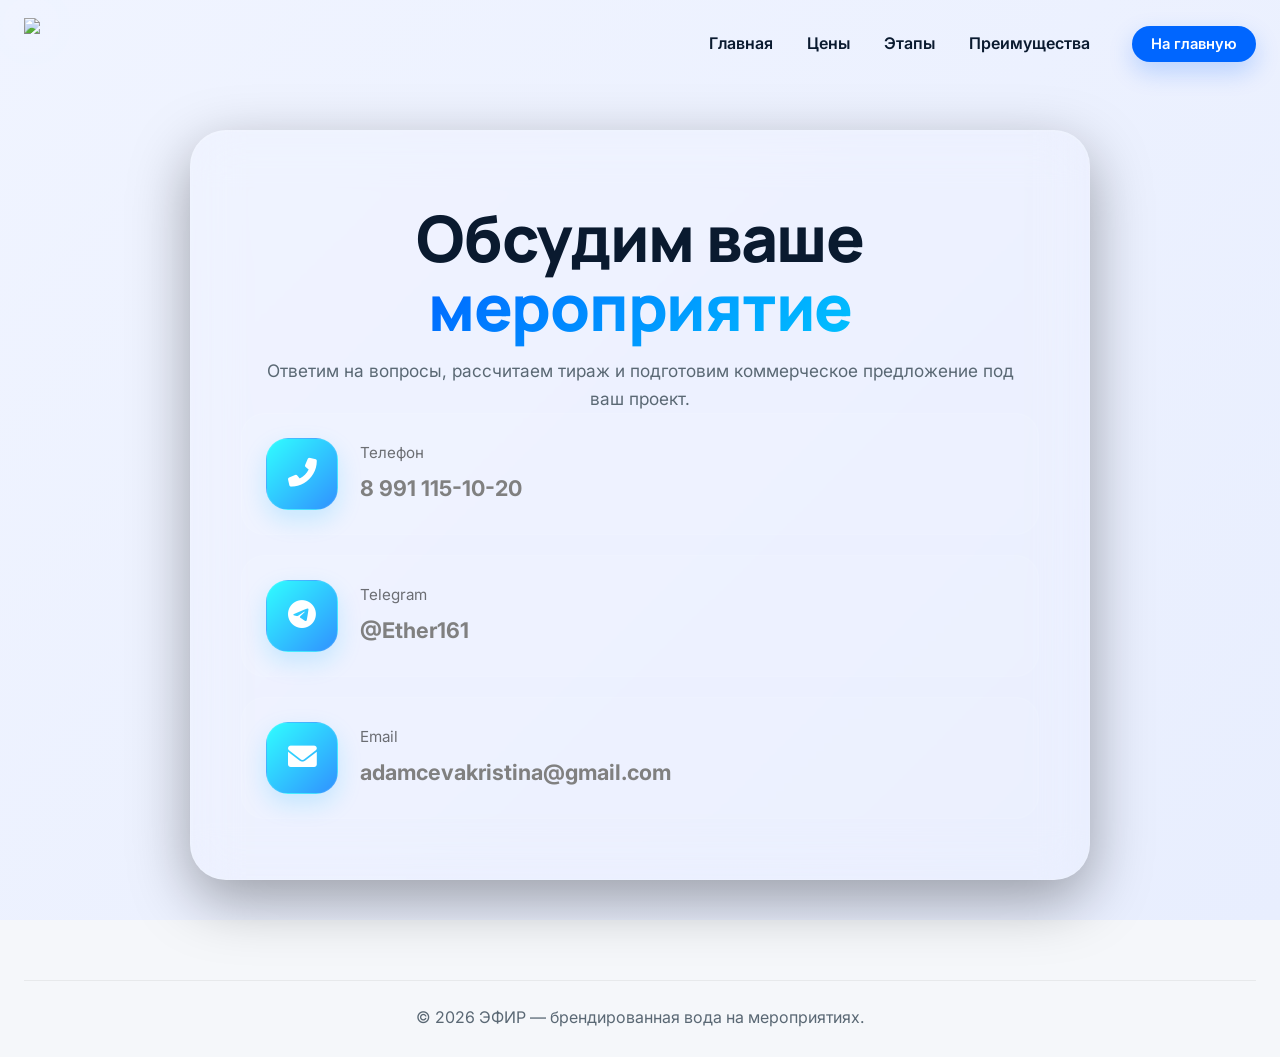
==== support.html @ 6d809677 "webstart" ====
<!DOCTYPE html>
<html lang="ru">
<head>
    <meta charset="UTF-8">
    <meta name="viewport" content="width=device-width, initial-scale=1.0, viewport-fit=cover">
    <meta name="description" content="Оставьте заявку на брендированную воду ЭФИР и получите индивидуальный расчёт за 1 час.">
    <title>Заявка | ЭФИР</title>

    <link rel="stylesheet" href="style.css">
    <link href="https://fonts.googleapis.com/css2?family=Inter:wght@300;400;500;600;700;800&family=Manrope:wght@400;500;600;700;800&display=swap" rel="stylesheet">
    <link rel="stylesheet" href="https://cdnjs.cloudflare.com/ajax/libs/font-awesome/6.0.0-beta3/css/all.min.css">
    <link href="https://unpkg.com/aos@2.3.1/dist/aos.css" rel="stylesheet">
</head>
<body>

    <div class="orb orb-1" aria-hidden="true"></div>
    <div class="orb orb-2" aria-hidden="true"></div>

    <nav class="navbar" id="navbar">
        <div class="container">
            <a href="#hero" class="logo">
    <img src="img/logo1.svg" alt="ЭФИР">
</a>
            <div class="nav-links" id="navLinks">
                <a href="index.html#hero">Главная</a>
                <a href="index.html#pricing">Цены</a>
                <a href="index.html#steps">Этапы</a>
                <a href="index.html#advantages">Преимущества</a>
                <a href="index.html" class="btn btn-primary btn-small nav-cta">На главную</a>
            </div>

            <button class="mobile-toggle" id="mobileToggle" type="button" aria-label="Открыть меню">
                <i class="fas fa-bars"></i>
            </button>
        </div>
    </nav>

    <main>

    <section class="support-hero">
        <div class="container">

            <div class="contact-card" data-aos="fade-up">

				

                <h1>
                    Обсудим ваше <span class="gradient-text">мероприятие</span>
                </h1>

                <p class="contact-description">
                    Ответим на вопросы, рассчитаем тираж и подготовим
                    коммерческое предложение под ваш проект.
                </p>

                <div class="contact-links">

                    <a href="tel:+79911151020" class="contact-link">
                        <div class="contact-icon">
                            <i class="fas fa-phone-alt"></i>
                        </div>

                        <div class="contact-info">
                            <span>Телефон</span>
                            <strong>8 991 115-10-20</strong>
                        </div>
                    </a>

                    <a href="https://t.me/Ether161"
                       target="_blank"
                       class="contact-link">

                        <div class="contact-icon">
                            <i class="fab fa-telegram-plane"></i>
                        </div>

                        <div class="contact-info">
                            <span>Telegram</span>
                            <strong>@Ether161</strong>
                        </div>
                    </a>

                    <a href="mailto:adamcevakristina@gmail.com"
                       class="contact-link">

                        <div class="contact-icon">
                            <i class="fas fa-envelope"></i>
                        </div>

                        <div class="contact-info">
                            <span>Email</span>
                            <strong>adamcevakristina@gmail.com</strong>
                        </div>
                    </a>

                </div>

            </div>

        </div>
    </section>

</main>

    <footer style="margin-top: 0;">
        <div class="container">
            <div class="copyright">
                © 2026 ЭФИР — брендированная вода на мероприятиях.
            </div>
        </div>
    </footer>

    <script src="https://unpkg.com/aos@2.3.1/dist/aos.js"></script>
    <script src="script.js"></script>
</body>
</html>
---- style.css ----
:root {
    --primary: #0066FF;
    --primary-dark: #0052CC;
    --primary-light: #EAF2FF;
    --secondary: #00C2FF;
    --accent: #FF6B00;
    --dark: #0A1A2F;
    --gray-dark: #1E2A3A;
    --gray: #5A6874;
    --light-gray: #F5F7FA;
    --white: #FFFFFF;
    --border: rgba(10, 26, 47, 0.08);

    --shadow-sm: 0 10px 30px -10px rgba(0,0,0,0.06);
    --shadow-md: 0 20px 40px -15px rgba(0,0,0,0.10);
    --shadow-lg: 0 30px 50px -20px rgba(0,0,0,0.15);

    --radius: 20px;
    --radius-lg: 32px;
    --container: 1280px;
}

/* Reset */
*,
*::before,
*::after {
    box-sizing: border-box;
}

html {
    scroll-behavior: smooth;
    -webkit-text-size-adjust: 100%;
    text-size-adjust: 100%;
}

body {
    margin: 0;
    font-family: "Inter", sans-serif;
    background: var(--white);
    color: var(--dark);
    line-height: 1.6;
    overflow-x: hidden;
    text-rendering: optimizeLegibility;
    -webkit-font-smoothing: antialiased;
    font-feature-settings: "kern" 1;
}

img {
    max-width: 100%;
    height: auto;
    display: block;
}

button,
input,
textarea,
select,
a {
    font: inherit;
}

a {
    color: inherit;
}

h1,
h2,
h3,
h4,
.logo,
.footer-logo {
    font-family: "Manrope", sans-serif;
    font-weight: 800;
    letter-spacing: -0.02em;
    margin: 0;
}

p {
    margin: 0;
}

.section {
    padding: 12px 0;
}

.container {
    width: 100%;
    max-width: var(--container);
    margin: 0 auto;
    padding: 0 24px;
}

/* Helpers */
.text-center {
    text-align: center;
}

.gradient-text {
    background: linear-gradient(135deg, var(--primary), var(--secondary));
    -webkit-background-clip: text;
    background-clip: text;
    color: transparent;
}

.section-title {
    font-size: clamp(2rem, 4vw, 2.9rem);
    line-height: 1.15;
    margin: 60px 0 24px;
    text-wrap: balance;
}

.pricing-title {
    font-size: 1.4rem;
    margin-bottom: 10px;
}

/* Background orbs */
.orb {
    position: fixed;
    border-radius: 50%;
    filter: blur(80px);
    z-index: -1;
    pointer-events: none;
    opacity: 0.9;
}

.orb-1 {
    width: 50vw;
    height: 50vw;
    background: radial-gradient(circle, rgba(0,102,255,0.08) 0%, rgba(0,194,255,0) 70%);
    top: -20vh;
    left: -20vw;
    animation: float 20s infinite alternate ease-in-out;
}

.orb-2 {
    width: 60vw;
    height: 60vw;
    background: radial-gradient(circle, rgba(0,194,255,0.06) 0%, rgba(0,102,255,0) 70%);
    bottom: -30vh;
    right: -20vw;
    animation: float 25s infinite alternate-reverse ease-in-out;
}

.orb-3 {
    width: 40vw;
    height: 40vw;
    background: radial-gradient(circle, rgba(255,107,0,0.05) 0%, rgba(0,102,255,0) 70%);
    top: 40%;
    left: 30%;
    animation: float 18s infinite alternate ease-in-out;
}

@keyframes float {
    0% { transform: translate(0, 0) scale(1); }
    100% { transform: translate(5%, 5%) scale(1.05); }
}

/* Buttons */
.btn {
    display: inline-flex;
    align-items: center;
    justify-content: center;
    gap: 10px;
    padding: 14px 28px;
    border-radius: 999px;
    text-decoration: none;
    border: 1px solid transparent;
    cursor: pointer;
    transition: transform .25s ease, box-shadow .25s ease, background-color .25s ease, color .25s ease, border-color .25s ease;
    font-weight: 700;
    white-space: nowrap;
    line-height: 1;
}

.btn:hover {
    transform: translateY(-2px);
}

.btn-primary {
    background: var(--primary);
    color: var(--white);
    box-shadow: 0 10px 24px rgba(0,102,255,0.22);
}

.btn-primary:hover {
    background: var(--primary-dark);
    box-shadow: 0 14px 30px rgba(0,102,255,0.28);
}

.btn-outline-light {
    background: transparent;
    color: var(--primary);
    border-color: rgba(0,102,255,0.22);
}

.btn-outline-light:hover {
    background: var(--primary);
    color: var(--white);
    border-color: var(--primary);
}

.btn-small {
    padding: 10px 18px;
    font-size: 0.92rem;
}

.btn-large {
    padding: 16px 34px;
    font-size: 1.05rem;
}

/* Navbar */
.navbar {
    position: fixed;
    inset: 0 0 auto 0;
    z-index: 1000;
    padding: 18px 0;
    transition: padding .25s ease, background-color .25s ease, box-shadow .25s ease, backdrop-filter .25s ease;
}

.navbar.scrolled {
    background: rgba(255,255,255,0.96);
    backdrop-filter: blur(12px);
    box-shadow: var(--shadow-sm);
    padding: 12px 0;
}

.navbar .container {
    display: flex;
    align-items: center;
    justify-content: space-between;
    gap: 18px;
}

.logo {
    font-size: 1.9rem;
    text-decoration: none;
    background: linear-gradient(135deg, var(--primary), var(--secondary));
    -webkit-background-clip: text;
    background-clip: text;
    color: transparent;
    white-space: nowrap;
    flex-shrink: 0;
}

.nav-links {
    display: flex;
    align-items: center;
    gap: 34px;
}

.nav-links a {
    text-decoration: none;
    color: var(--dark);
    font-weight: 600;
    transition: color .2s ease;
    white-space: nowrap;
}

.nav-links a:hover {
    color: var(--primary);
}

.nav-cta {
    margin-left: 8px;
}

.mobile-toggle {
    display: none;
    background: none;
    border: 0;
    padding: 10px;
    font-size: 1.5rem;
    color: var(--dark);
    cursor: pointer;
}

/* Hero */
.hero {
    min-height: 100vh;
    display: flex;
    align-items: center;
    padding: 110px 0 70px;
    background: linear-gradient(135deg, #F8FAFF 0%, #EFF2FB 100%);
	position: relative;
	overflow: hidden;
}

.hero-grid {
    display: grid;
    grid-template-columns: 1.05fr 0.95fr;
    gap: 60px;
    align-items: center;
}

.hero-content {
    max-width: 680px;
}

.hero-badge {
    display: inline-flex;
    align-items: center;
    justify-content: center;
    padding: 8px 16px;
    margin-bottom: 20px;
    border-radius: 999px;
    background: var(--primary-light);
    color: var(--primary);
    font-size: 0.9rem;
    font-weight: 700;
    white-space: nowrap;
}

.hero h1 {
    font-size: clamp(2.7rem, 6vw, 4.7rem);
    line-height: 1.05;
    margin-bottom: 20px;
    text-wrap: balance;
}

.hero p {
    font-size: clamp(1.02rem, 1.5vw, 1.18rem);
    color: var(--gray);
    margin-bottom: 30px;
    max-width: 62ch;
    overflow-wrap: anywhere;
}

.hero-buttons {
    display: flex;
    gap: 14px;
    flex-wrap: wrap;
    margin-bottom: 34px;
}

.hero-stats {
    display: flex;
    gap: 18px;
    flex-wrap: wrap;
    align-items: stretch;
}

.stat-item {
    min-width: 160px;
    flex: 1 1 160px;
    padding: 18px 18px 16px;
    border-radius: 18px;
    background: rgba(255,255,255,0.72);
    box-shadow: 0 12px 32px rgba(10,26,47,0.06);
    text-align: center;
    backdrop-filter: blur(10px);
}

.stat-item h3 {
    font-size: clamp(1.55rem, 2.6vw, 2rem);
    line-height: 1;
    margin-bottom: 8px;
    color: var(--primary);
    white-space: nowrap;
}

.stat-item span {
    display: block;
    color: var(--gray);
    font-size: 0.95rem;
    white-space: nowrap;
}

.hero-image .image-wrapper {
    border-radius: var(--radius-lg);
    overflow: hidden;
    box-shadow: var(--shadow-lg);
    transform: rotate(1deg);
    transition: transform .35s ease;
    background: #fff;
}

.hero-image .image-wrapper:hover {
    transform: rotate(0deg) scale(1.01);
}

.hero-image img {
    width: 100%;
    height: auto;
    object-fit: cover;
}

/* Split section */
.split-section {
    margin: 70px 0 20px;
}

.split-grid {
    display: grid;
    grid-template-columns: 1.04fr 0.96fr;
    gap: 60px;
    align-items: center;
}

.split-content h2 {
    font-size: clamp(2rem, 4vw, 2.7rem);
    margin-bottom: 20px;
    line-height: 1.12;
    text-wrap: balance;
}

.split-content p {
    color: var(--gray);
    margin-bottom: 16px;
    font-size: 1.03rem;
    overflow-wrap: anywhere;
}

.split-image img {
    width: 100%;
    border-radius: var(--radius);
    box-shadow: var(--shadow-md);
    transition: transform .3s ease;
}

.split-image img:hover {
    transform: scale(1.02);
}

/* Concept block */
.concept-block {
    background: var(--light-gray);
    border-radius: var(--radius-lg);
    padding: 48px;
    margin: 60px 0;
    text-align: center;
}

.concept-inner {
    max-width: 840px;
    margin: 0 auto;
}

.concept-block i {
    font-size: 3rem;
    color: var(--primary);
    margin-bottom: 20px;
}

.concept-block h3 {
    font-size: 1.8rem;
    margin-bottom: 14px;
}

.concept-block p {
    color: var(--gray);
    font-size: 1.05rem;
    overflow-wrap: anywhere;
}

/* Event chips */
.events-grid {
    display: flex;
    flex-wrap: wrap;
    justify-content: center;
    gap: 14px;
    margin: 34px 0 18px;
}

.event-item {
    display: inline-flex;
    align-items: center;
    gap: 10px;
    padding: 13px 22px;
    border-radius: 999px;
    background: var(--primary-light);
    font-weight: 700;
    line-height: 1;
    white-space: nowrap;
    transition: transform .2s ease, background-color .2s ease, color .2s ease;
}

.event-item i {
    flex-shrink: 0;
}

.event-item:hover {
    transform: translateY(-2px);
    background: var(--primary);
    color: var(--white);
}

.geo-text {
    font-size: 1.08rem;
    margin: 16px 0 58px;
    color: var(--gray);
}

.geo-text i {
    margin-right: 8px;
    color: var(--primary);
}

/* Product */
.product-card {
    background: linear-gradient(135deg, #FFFFFF 0%, var(--light-gray) 100%);
    border: 1px solid var(--border);
    border-radius: var(--radius-lg);
    padding: 38px;
    margin: 28px 0 22px;
    box-shadow: var(--shadow-sm);
    text-align: center;
}

.product-info h3 {
    font-size: 1.45rem;
    margin-bottom: 14px;
    text-wrap: balance;
}

.product-info p {
    color: var(--gray);
    overflow-wrap: anywhere;
}

.product-info strong {
    white-space: nowrap;
}

/* Pricing table */
.pricing-table {
    margin-top: 30px;
}

.table-grid {
    display: grid;
    grid-template-columns: repeat(auto-fit, minmax(200px, 1fr));
    gap: 20px;
    margin: 26px 0 10px;
}

.table-item {
    background: var(--white);
    border: 1px solid #EEF2F6;
    border-radius: var(--radius);
    padding: 24px;
    text-align: center;
    box-shadow: 0 8px 24px rgba(10,26,47,0.03);
    transition: transform .25s ease, box-shadow .25s ease, border-color .25s ease;
}

.table-item:hover {
    transform: translateY(-6px);
    box-shadow: var(--shadow-md);
    border-color: var(--primary-light);
}

.volume,
.price,
.desc {
    display: block;
}

.volume {
    font-size: 1.1rem;
    font-weight: 800;
    line-height: 1.2;
    white-space: nowrap;
}

.price {
    margin: 12px 0;
    font-size: 1.8rem;
    font-weight: 800;
    color: var(--primary);
    line-height: 1.15;
    white-space: nowrap;
}

.desc {
    color: var(--gray);
    font-size: 0.95rem;
}

.note {
    font-size: 0.92rem;
    color: var(--gray);
    margin-top: 18px;
    overflow-wrap: anywhere;
}

/* Turnkey */
.turnkey-section {
    background: var(--dark);
    color: var(--white);
    border-radius: var(--radius-lg);
    padding: 50px;
    margin: 60px 0;
}

.turnkey-section h2 {
    font-size: clamp(2rem, 4vw, 2.55rem);
    line-height: 1.14;
    text-wrap: balance;
}

.turnkey-grid {
    display: grid;
    grid-template-columns: repeat(auto-fit, minmax(250px, 1fr));
    gap: 16px;
    margin: 34px 0 28px;
}

.turnkey-grid div {
    display: flex;
    align-items: center;
    gap: 12px;
    padding: 14px 18px;
    border-radius: 999px;
    background: rgba(255,255,255,0.06);
    font-size: 1.03rem;
    line-height: 1.2;
    white-space: nowrap;
}

.turnkey-grid i {
    color: var(--secondary);
    font-size: 1.25rem;
    flex-shrink: 0;
}

/* Advantages */
.advantages-grid {
    display: grid;
    grid-template-columns: repeat(auto-fit, minmax(250px, 1fr));
    gap: 22px;
    margin: 30px 0 0;
}

.advantage-card {
    background: var(--light-gray);
    padding: 30px 24px;
    border-radius: var(--radius);
    text-align: center;
    transition: transform .25s ease, box-shadow .25s ease, background-color .25s ease;
    border: 1px solid transparent;
}

.advantage-card:hover {
    transform: translateY(-8px);
    background: var(--white);
    box-shadow: var(--shadow-lg);
    border-color: rgba(0,102,255,0.08);
}

.advantage-card i {
    font-size: 2.4rem;
    color: var(--primary);
    margin-bottom: 18px;
}

.advantage-card h4 {
    margin-bottom: 10px;
    font-size: 1.08rem;
    line-height: 1.25;
    text-wrap: balance;
}

.advantage-card p {
    color: var(--gray);
    overflow-wrap: anywhere;
}

/* Extra services */
.extra-services {
    background: var(--primary-light);
    border-radius: var(--radius-lg);
    padding: 50px;
    margin: 60px 0;
    text-align: center;
}

.extra-services h2 {
    font-size: clamp(1.8rem, 3.5vw, 2.35rem);
    text-wrap: balance;
}

.services-list {
    display: flex;
    flex-wrap: wrap;
    justify-content: center;
    gap: 14px;
    margin-top: 28px;
}

.services-list div {
    display: inline-flex;
    align-items: center;
    gap: 10px;
    padding: 13px 20px;
    border-radius: 999px;
    background: var(--white);
    font-weight: 700;
    white-space: nowrap;
    box-shadow: 0 8px 18px rgba(10,26,47,0.05);
    transition: transform .2s ease, box-shadow .2s ease;
}

.services-list div:hover {
    transform: translateY(-2px);
    box-shadow: var(--shadow-sm);
}

/* Steps */
.steps-wrapper {
    display: grid;
    grid-template-columns: repeat(5, minmax(150px, 1fr));
    gap: 16px;
    margin: 34px 0 0;
}

.step {
    background: var(--light-gray);
    padding: 24px 18px;
    border-radius: var(--radius);
    text-align: center;
    box-shadow: 0 8px 20px rgba(10,26,47,0.03);
}

.step p {
    margin-top: 12px;
    line-height: 1.35;
    overflow-wrap: anywhere;
}

.step-number {
    width: 46px;
    height: 46px;
    border-radius: 50%;
    display: inline-flex;
    align-items: center;
    justify-content: center;
    background: var(--primary);
    color: var(--white);
    font-weight: 800;
    font-size: 1.2rem;
    white-space: nowrap;
}

/* CTA */
.cta-section {
    background: linear-gradient(135deg, var(--primary-light) 0%, #FFFFFF 100%);
    border-radius: var(--radius-lg);
    padding: 58px 32px;
    text-align: center;
    margin: 60px 0;
    box-shadow: var(--shadow-sm);
    border: 1px solid rgba(0,102,255,0.06);
}

.cta-section h2 {
    font-size: clamp(2rem, 4vw, 2.55rem);
    margin-bottom: 14px;
    text-wrap: balance;
}

.cta-section p {
    color: var(--gray);
    margin-bottom: 24px;
}

/* Footer */
footer {
    background: var(--light-gray);
    padding: 60px 0 28px;
    margin-top: 80px;
}

.footer-grid {
    display: grid;
    grid-template-columns: 2fr 1fr 1fr 1fr;
    gap: 34px;
    margin-bottom: 44px;
}

.footer-logo {
    font-size: 2rem;
    background: linear-gradient(135deg, var(--primary), var(--secondary));
    -webkit-background-clip: text;
    background-clip: text;
    color: transparent;
    margin-bottom: 14px;
    white-space: nowrap;
}

.footer-links h4 {
    font-size: 1.05rem;
    margin-bottom: 14px;
}

.footer-links a,
.footer-links p {
    display: block;
    color: var(--gray);
    text-decoration: none;
    margin-bottom: 10px;
    transition: color .2s ease;
    overflow-wrap: anywhere;
}

.footer-links a:hover {
    color: var(--primary);
}

.footer-links a,
.footer-links p,
.copyright {
    line-height: 1.5;
}

.copyright {
    text-align: center;
    border-top: 1px solid rgba(0,0,0,0.06);
    padding-top: 24px;
    color: var(--gray);
    overflow-wrap: anywhere;
}

/* Support page styles */
.support-hero {
    min-height: 50vh;
    display: flex;
    align-items: center;
    padding: 130px 0 40px;
    background: linear-gradient(135deg, #F0F4FF 0%, #E8EEFE 100%);
    text-align: center;
}

.support-hero .container {
    max-width: 980px;
}

.support-hero h1 {
    font-size: clamp(2.4rem, 5vw, 4rem);
    line-height: 1.08;
    margin: 12px 0 16px;
    text-wrap: balance;
}

.support-hero p {
    max-width: 760px;
    margin: 0 auto;
    color: var(--gray);
    font-size: 1.08rem;
}

.contact-form {
    width: min(720px, calc(100% - 32px));
    margin: 0 auto 56px;
    background: var(--white);
    padding: 44px;
    border-radius: var(--radius-lg);
    box-shadow: var(--shadow-lg);
    border: 1px solid rgba(0,0,0,0.04);
}

.contact-form h2 {
    text-align: center;
    margin-bottom: 26px;
    font-size: clamp(1.6rem, 3vw, 2.1rem);
    text-wrap: balance;
}

.form-group {
    margin-bottom: 18px;
}

.form-group label {
    display: block;
    margin-bottom: 8px;
    font-weight: 700;
    color: var(--dark);
}

.form-group input,
.form-group textarea,
.form-group select {
    width: 100%;
    padding: 14px 16px;
    border: 1px solid #D9E2EC;
    border-radius: 16px;
    background: #fff;
    color: var(--dark);
    transition: border-color .2s ease, box-shadow .2s ease, transform .2s ease;
    outline: none;
}

.form-group input::placeholder,
.form-group textarea::placeholder {
    color: #93A1B2;
}

.form-group input:focus,
.form-group textarea:focus,
.form-group select:focus {
    border-color: var(--primary);
    box-shadow: 0 0 0 4px rgba(0,102,255,0.10);
}

.btn-submit {
    width: 100%;
    border: 0;
    padding: 16px 18px;
    border-radius: 999px;
    background: var(--primary);
    color: var(--white);
    font-size: 1.05rem;
    font-weight: 800;
    cursor: pointer;
    transition: transform .2s ease, background-color .2s ease, box-shadow .2s ease;
    box-shadow: 0 10px 24px rgba(0,102,255,0.20);
}

.btn-submit:hover {
    background: var(--primary-dark);
    transform: translateY(-2px);
    box-shadow: 0 14px 28px rgba(0,102,255,0.25);
}

/* Responsive */
@media (max-width: 1100px) {
    .hero-grid,
    .split-grid {
        grid-template-columns: 1fr;
        gap: 34px;
    }

    .hero-content,
    .split-content {
        max-width: 100%;
        text-align: center;
    }

    .hero-buttons,
    .hero-stats {
        justify-content: center;
    }

    .footer-grid {
        grid-template-columns: 1fr 1fr;
    }

    .steps-wrapper {
        grid-template-columns: repeat(2, minmax(0, 1fr));
    }
}

@media (max-width: 992px) {
    .section-title {
        margin-top: 46px;
    }

    .nav-links {
        position: fixed;
        top: 70px;
        left: 0;
        width: 100%;
        height: calc(100vh - 70px);
        padding: 28px 24px 34px;
        background: rgba(255,255,255,0.98);
        backdrop-filter: blur(16px);
        flex-direction: column;
        align-items: stretch;
        justify-content: flex-start;
        gap: 14px;
        transform: translateX(100%);
        transition: transform .28s ease;
        box-shadow: var(--shadow-md);
        border-top: 1px solid rgba(0,0,0,0.05);
    }

    .nav-links.active {
        transform: translateX(0);
    }

    .nav-links a {
        padding: 14px 6px;
        text-align: center;
        border-radius: 14px;
        background: transparent;
    }

    .nav-cta {
        margin-left: 0;
        margin-top: 8px;
    }

    .mobile-toggle {
        display: inline-flex;
        align-items: center;
        justify-content: center;
    }

    .turnkey-section,
    .extra-services,
    .cta-section,
    .concept-block,
    .product-card {
        padding: 34px 24px;
    }

    .support-hero {
        padding-top: 118px;
    }
}

@media (max-width: 768px) {
    .container {
        padding: 0 18px;
    }

    .hero {
        padding-top: 98px;
        min-height: auto;
    }

    .hero-buttons {
        flex-direction: column;
        align-items: stretch;
    }

    .btn {
        width: 100%;
    }

    .hero-stats {
        gap: 12px;
    }

    .stat-item {
        min-width: 0;
        flex: 1 1 100%;
    }

    .steps-wrapper {
        grid-template-columns: 1fr;
    }

    .footer-grid {
        grid-template-columns: 1fr;
    }

    .contact-form {
        padding: 28px 18px;
        width: min(100% - 20px, 720px);
    }

    .support-hero {
        min-height: auto;
        padding-bottom: 28px;
    }
}

@media (max-width: 576px) {
    .hero h1 {
        font-size: clamp(2.2rem, 11vw, 3rem);
    }

    .section-title {
        font-size: clamp(1.7rem, 7vw, 2.2rem);
    }

    .concept-block,
    .turnkey-section,
    .extra-services,
    .cta-section {
        border-radius: 24px;
    }

    .table-grid {
        grid-template-columns: 1fr;
    }

    .turnkey-grid div,
    .services-list div,
    .event-item {
        width: 100%;
        justify-content: center;
        white-space: normal;
        text-align: center;
    }

    .volume,
    .price,
    .hero-badge,
    .logo,
    .footer-logo,
    .stat-item h3,
    .stat-item span {
        white-space: nowrap;
    }

    .hero-stats {
        flex-direction: column;
    }

    .product-card {
        padding: 28px 18px;
    }

    .contact-form {
        padding: 24px 16px;
    }
}

.nav-links .btn-primary {
    color: #fff;
}

/* Reduced motion */
@media (prefers-reduced-motion: reduce) {
    html {
        scroll-behavior: auto;
    }

    *,
    *::before,
    *::after {
        animation: none !important;
        transition: none !important;
    }
	}
	
/* =========================================
   АНИМИРОВАННЫЕ ГРАДИЕНТНЫЕ ЛИНИИ ФОНА
========================================= */

body {
    position: relative;
    overflow-x: hidden;
    background:
        radial-gradient(circle at top left, rgba(0,194,255,0.08), transparent 35%),
        radial-gradient(circle at bottom right, rgba(0,102,255,0.08), transparent 40%),
        #ffffff;
}

/* Главный слой линий */
body::before {
    content: "";
    position: fixed;
    inset: -20%;
    z-index: -3;
    pointer-events: none;

    background:
        repeating-linear-gradient(
            -35deg,
            rgba(0, 194, 255, 0.00) 0px,
            rgba(0, 194, 255, 0.00) 80px,
            rgba(0, 194, 255, 0.08) 82px,
            rgba(0, 194, 255, 0.18) 86px,
            rgba(0, 102, 255, 0.10) 90px,
            rgba(0, 194, 255, 0.00) 94px,
            rgba(0, 194, 255, 0.00) 180px
        );

    animation: linesMove 18s linear infinite;
    transform: perspective(1200px) rotateX(12deg) scale(1.2);
    filter: blur(0.4px);
    opacity: 1;
}

/* Второй объемный слой */
body::after {
    content: "";
    position: fixed;
    inset: -30%;
    z-index: -4;
    pointer-events: none;

    background:
        repeating-linear-gradient(
            -35deg,
            transparent 0px,
            transparent 140px,
            rgba(0,255,255,0.04) 144px,
            rgba(0,180,255,0.10) 148px,
            transparent 154px,
            transparent 260px
        );

    animation: linesMoveReverse 28s linear infinite;
    transform: perspective(1600px) rotateX(18deg) scale(1.4);
    filter: blur(1px);
    opacity: 0.8;
}

/* Световые блики */
.hero::before {
    content: "";
    position: absolute;
    inset: 0;
    pointer-events: none;

    background:
        linear-gradient(
            120deg,
            transparent 20%,
            rgba(255,255,255,0.06) 40%,
            rgba(0,255,255,0.10) 50%,
            rgba(255,255,255,0.06) 60%,
            transparent 80%
        );

    background-size: 250% 250%;
    animation: shineMove 10s ease infinite;
    mix-blend-mode: screen;
    z-index: 0;
}

/* Анимации */
@keyframes linesMove {
    0% {
        transform:
            perspective(1200px)
            rotateX(12deg)
            translateY(0px)
            translateX(0px)
            scale(1.2);
    }

    100% {
        transform:
            perspective(1200px)
            rotateX(12deg)
            translateY(-120px)
            translateX(-80px)
            scale(1.2);
    }
}

@keyframes linesMoveReverse {
    0% {
        transform:
            perspective(1600px)
            rotateX(18deg)
            translateY(0px)
            translateX(0px)
            scale(1.4);
    }

    100% {
        transform:
            perspective(1600px)
            rotateX(18deg)
            translateY(120px)
            translateX(100px)
            scale(1.4);
    }
}

@keyframes shineMove {
    0% {
        background-position: 0% 50%;
    }

    50% {
        background-position: 100% 50%;
    }

    100% {
        background-position: 0% 50%;
    }
	}
	
	
/* =========================
   EVENTS GALLERY
========================= */

.event-showcase {
    margin-top: 50px;
}

.main-event-image img {
    width: 100%;
    border-radius: 28px;
    box-shadow:
        0 20px 60px rgba(0,0,0,0.35),
        0 0 40px rgba(0,255,255,0.08);

    margin-bottom: 40px;
}

.gallery-title {
    text-align: center;
    margin-bottom: 30px;
}

.gallery-title h3 {
    font-size: clamp(1.8rem, 3vw, 2.6rem);
    margin-bottom: 12px;

    background: linear-gradient(90deg, #ffffff, #8FEFFF);
    -webkit-background-clip: text;
    background-clip: text;
    color: transparent;
}

.gallery-title p {
    color: rgba(255,255,255,0.75);
    max-width: 700px;
    margin: 0 auto;
}

/* Сетка галереи */
.events-gallery {
    display: grid;
    grid-template-columns: repeat(auto-fit, minmax(240px, 1fr));
    gap: 24px;
}

/* Карточка */
.gallery-item {
    position: relative;
    overflow: hidden;
    border-radius: 24px;

    background: rgba(255,255,255,0.06);

    backdrop-filter: blur(18px);
    -webkit-backdrop-filter: blur(18px);

    border: 1px solid rgba(255,255,255,0.08);

    transition:
        transform 0.35s ease,
        box-shadow 0.35s ease;
}

/* Изображение */
.gallery-item img {
    width: 100%;
    height: 280px;
    object-fit: cover;

    transition:
        transform 0.5s ease,
        filter 0.5s ease;
}

/* Hover */
.gallery-item:hover {
    transform: translateY(-8px);

    box-shadow:
        0 25px 50px rgba(0,0,0,0.35),
        0 0 30px rgba(0,255,255,0.12);
}

.gallery-item:hover img {
    transform: scale(1.06);
    filter: brightness(1.05);
}

/* =========================
   LIGHTBOX
========================= */

.gallery-item {
    cursor: pointer;
}

/* Фон */
.lightbox {
    position: fixed;
    inset: 0;

    background: rgba(0,0,0,0.82);

    backdrop-filter: blur(18px);
    -webkit-backdrop-filter: blur(18px);

    display: flex;
    align-items: center;
    justify-content: center;

    opacity: 0;
    visibility: hidden;

    transition:
        opacity 0.35s ease,
        visibility 0.35s ease;

    z-index: 99999;
}

/* Активное состояние */
.lightbox.active {
    opacity: 1;
    visibility: visible;
}

/* Большое изображение */
.lightbox-img {
    max-width: 88%;
    max-height: 88vh;

    border-radius: 28px;

    box-shadow:
        0 30px 80px rgba(0,0,0,0.55),
        0 0 40px rgba(255,255,255,0.08);

    transform: scale(0.9);

    transition: transform 0.35s ease;
}

/* Анимация появления */
.lightbox.active .lightbox-img {
    transform: scale(1);
}

/* Кнопка закрытия */
.lightbox-close {
    position: absolute;
    top: 30px;
    right: 40px;

    font-size: 3rem;
    color: white;

    cursor: pointer;

    transition:
        transform 0.2s ease,
        opacity 0.2s ease;

    opacity: 0.8;
}

.lightbox-close:hover {
    transform: scale(1.1);
    opacity: 1;
}


/* =========================
   LOGO IMAGE
========================= */

.logo {
    display: flex;
    align-items: center;
    text-decoration: none;
}

/* Картинка логотипа */
.logo img {
    height: 52px;
    width: auto;
    object-fit: contain;

    transition:
        transform 0.3s ease,
        filter 0.3s ease;

    filter:
        drop-shadow(0 0 12px rgba(255,255,255,0.10))
        drop-shadow(0 0 24px rgba(0,255,255,0.10));
}

/* Hover */
.logo:hover img {
    transform: scale(1.04);

    filter:
        drop-shadow(0 0 18px rgba(255,255,255,0.16))
        drop-shadow(0 0 30px rgba(0,255,255,0.16));
}

/* Мобильная версия */
@media (max-width: 768px) {
    .logo img {
        height: 42px;
    }
}

/* =========================
   CONTACT PAGE
========================= */

.contact-card {
    max-width: 900px;
    margin: 0 auto;

    padding: 60px 50px;

    border-radius: 36px;

    background: rgba(255,255,255,0.06);

    backdrop-filter: blur(24px);
    -webkit-backdrop-filter: blur(24px);

    border: 1px solid rgba(255,255,255,0.10);

    box-shadow:
        0 20px 60px rgba(0,0,0,0.35),
        inset 0 1px 0 rgba(255,255,255,0.08);

    text-align: center;
}

.contact-badge {
    display: inline-flex;
    align-items: center;
    justify-content: center;

    padding: 10px 18px;

    border-radius: 999px;

    background: rgba(0,255,255,0.10);

    border: 1px solid rgba(255,255,255,0.10);

    color: #9EF7FF;

    font-weight: 700;

    margin-bottom: 24px;
}

.contact-description {
    max-width: 700px;
    margin: 20px auto 40px;

    color: rgba(0,0,0,0.75);

    font-size: 1.1rem;
}

/* Контакты */

.contact-links {
    display: flex;
    flex-direction: column;
    gap: 20px;
}

/* Карточка */

.contact-link {
    display: flex;
    align-items: center;
    gap: 22px;

    padding: 24px;

    border-radius: 24px;

    background: rgba(255,255,255,0.05);

    border: 1px solid rgba(255,255,255,0.08);

    transition:
        transform 0.3s ease,
        box-shadow 0.3s ease,
        border-color 0.3s ease;

    text-decoration: none;
}

.contact-link:hover {
    transform: translateY(-4px);

    border-color: rgba(0,255,255,0.22);

    box-shadow:
        0 20px 40px rgba(0,0,0,0.30),
        0 0 30px rgba(0,255,255,0.08);
}

/* Иконка */

.contact-icon {
    width: 72px;
    height: 72px;

    min-width: 72px;

    border-radius: 22px;

    display: flex;
    align-items: center;
    justify-content: center;

    background:
        linear-gradient(
            135deg,
            rgba(0,255,255,0.80),
            rgba(0,120,255,0.80)
        );

    border: 1px solid rgba(255,255,255,0.10);

    font-size: 1.8rem;

    color: white;

    box-shadow:
        0 10px 25px rgba(0,180,255,0.18);
}

/* Текст */

.contact-info {
    text-align: left;
}

.contact-info span {
    display: block;

    color: rgba(0,0,0,0.55);

    margin-bottom: 6px;

    font-size: 0.95rem;
}

.contact-info strong {
    font-size: 1.35rem;
    color: gray;
}

/* MOBILE */

@media (max-width: 768px) {

    .contact-card {
        padding: 36px 20px;
    }

    .contact-link {
        flex-direction: column;
        text-align: center;
    }

    .contact-info {
        text-align: center;
    }

    .contact-info strong {
        font-size: 1.1rem;
    }
	}
	
.small-price {
    font-size: 0.92rem;
    line-height: 2;
}
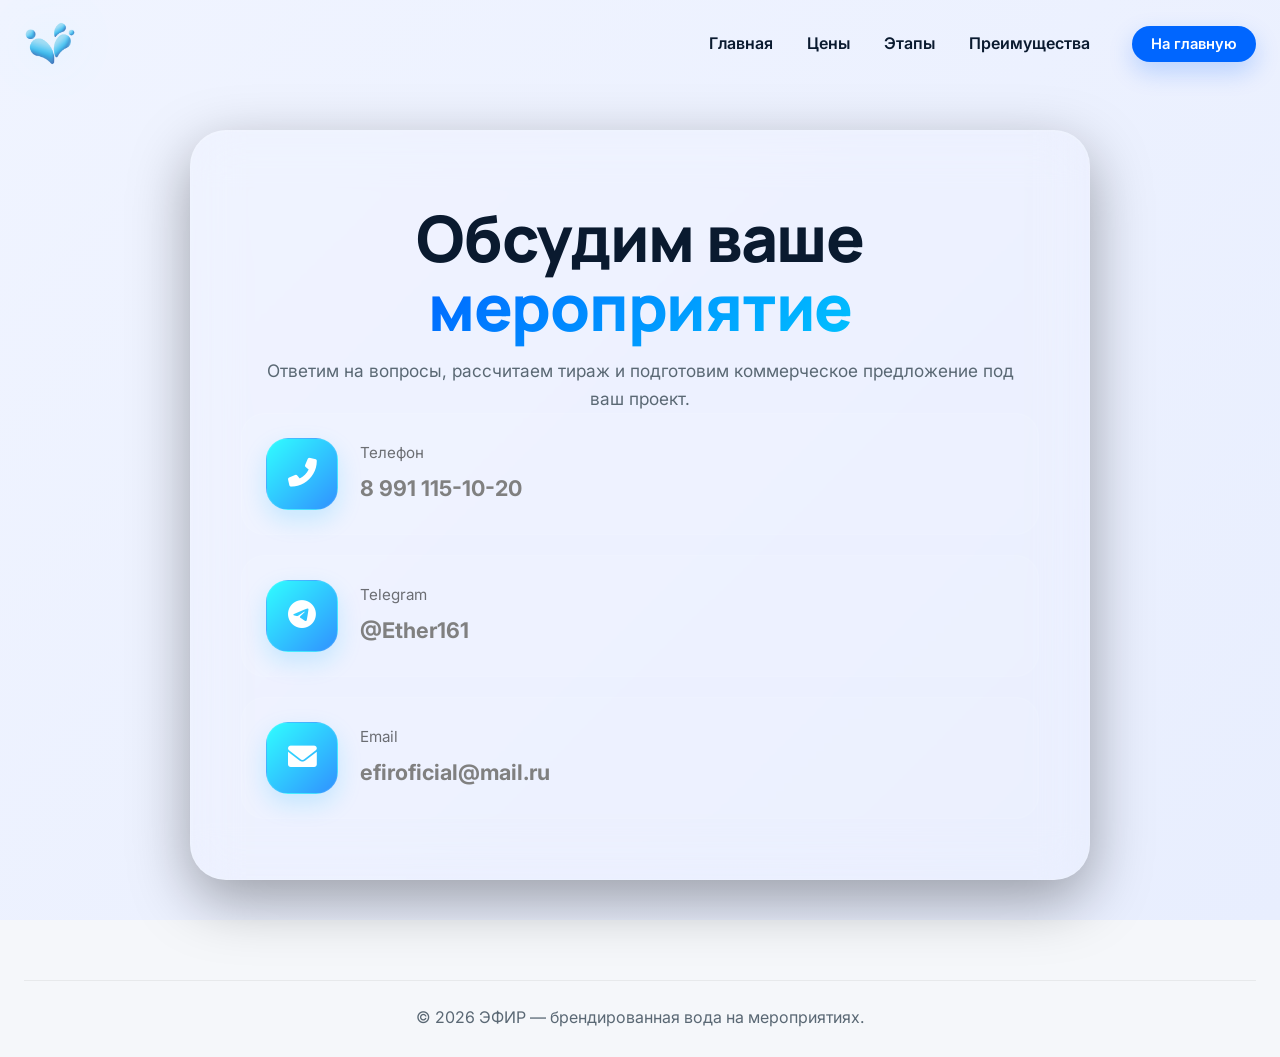
==== commit d791888a: "Update support.html" ====
--- a/support.html
+++ b/support.html
@@ -80,7 +80,7 @@
                         </div>
                     </a>
 
-                    <a href="mailto:adamcevakristina@gmail.com"
+                    <a href="mailto:efiroficial@mail.ru"
                        class="contact-link">
 
                         <div class="contact-icon">
@@ -89,7 +89,7 @@
 
                         <div class="contact-info">
                             <span>Email</span>
-                            <strong>adamcevakristina@gmail.com</strong>
+                            <strong>efiroficial@mail.ru</strong>
                         </div>
                     </a>
 
@@ -113,4 +113,4 @@
     <script src="https://unpkg.com/aos@2.3.1/dist/aos.js"></script>
     <script src="script.js"></script>
 </body>
-</html>+</html>
